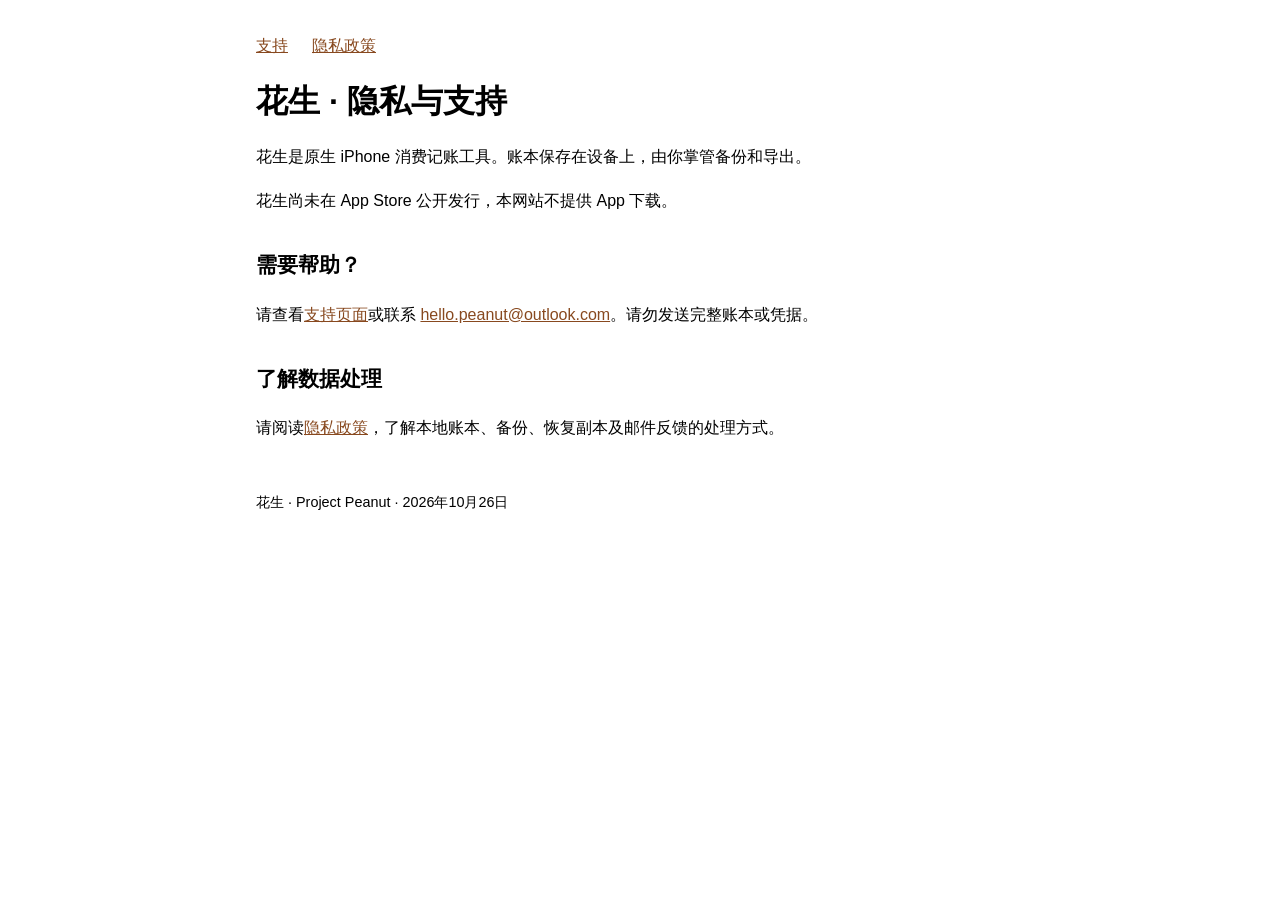
==== index.html @ d6921c26 "Publish approved privacy and support website" ====
<!doctype html>
<html lang="zh-CN"><head><meta charset="utf-8"><meta name="viewport" content="width=device-width, initial-scale=1"><title>花生 · 隐私与支持</title><link rel="stylesheet" href="style.css"></head><body><nav aria-label="页面导航"><a href="support.html">支持</a><a href="privacy.html">隐私政策</a></nav><main><h1>花生 · 隐私与支持</h1><p>花生是原生 iPhone 消费记账工具。账本保存在设备上，由你掌管备份和导出。</p><p>花生尚未在 App Store 公开发行，本网站不提供 App 下载。</p><h2>需要帮助？</h2><p>请查看<a href="support.html">支持页面</a>或联系 <a href="mailto:hello.peanut@outlook.com">hello.peanut@outlook.com</a>。请勿发送完整账本或凭据。</p><h2>了解数据处理</h2><p>请阅读<a href="privacy.html">隐私政策</a>，了解本地账本、备份、恢复副本及邮件反馈的处理方式。</p></main><footer>花生 · Project Peanut · 2026年10月26日</footer></body></html>
---- style.css ----
html{color-scheme:light dark;font-family:-apple-system,BlinkMacSystemFont,"Segoe UI",sans-serif;line-height:1.75}body{max-width:48rem;margin:0 auto;padding:2rem 1.25rem 4rem}a{color:light-dark(#88491f,#efb77d)}nav{display:flex;gap:1.5rem;flex-wrap:wrap}h1{font-size:2rem;line-height:1.25}h2{margin-top:2rem;font-size:1.3rem}.notice{padding:1rem;border:1px solid currentColor;border-radius:.6rem}footer{margin-top:3rem;font-size:.9rem}
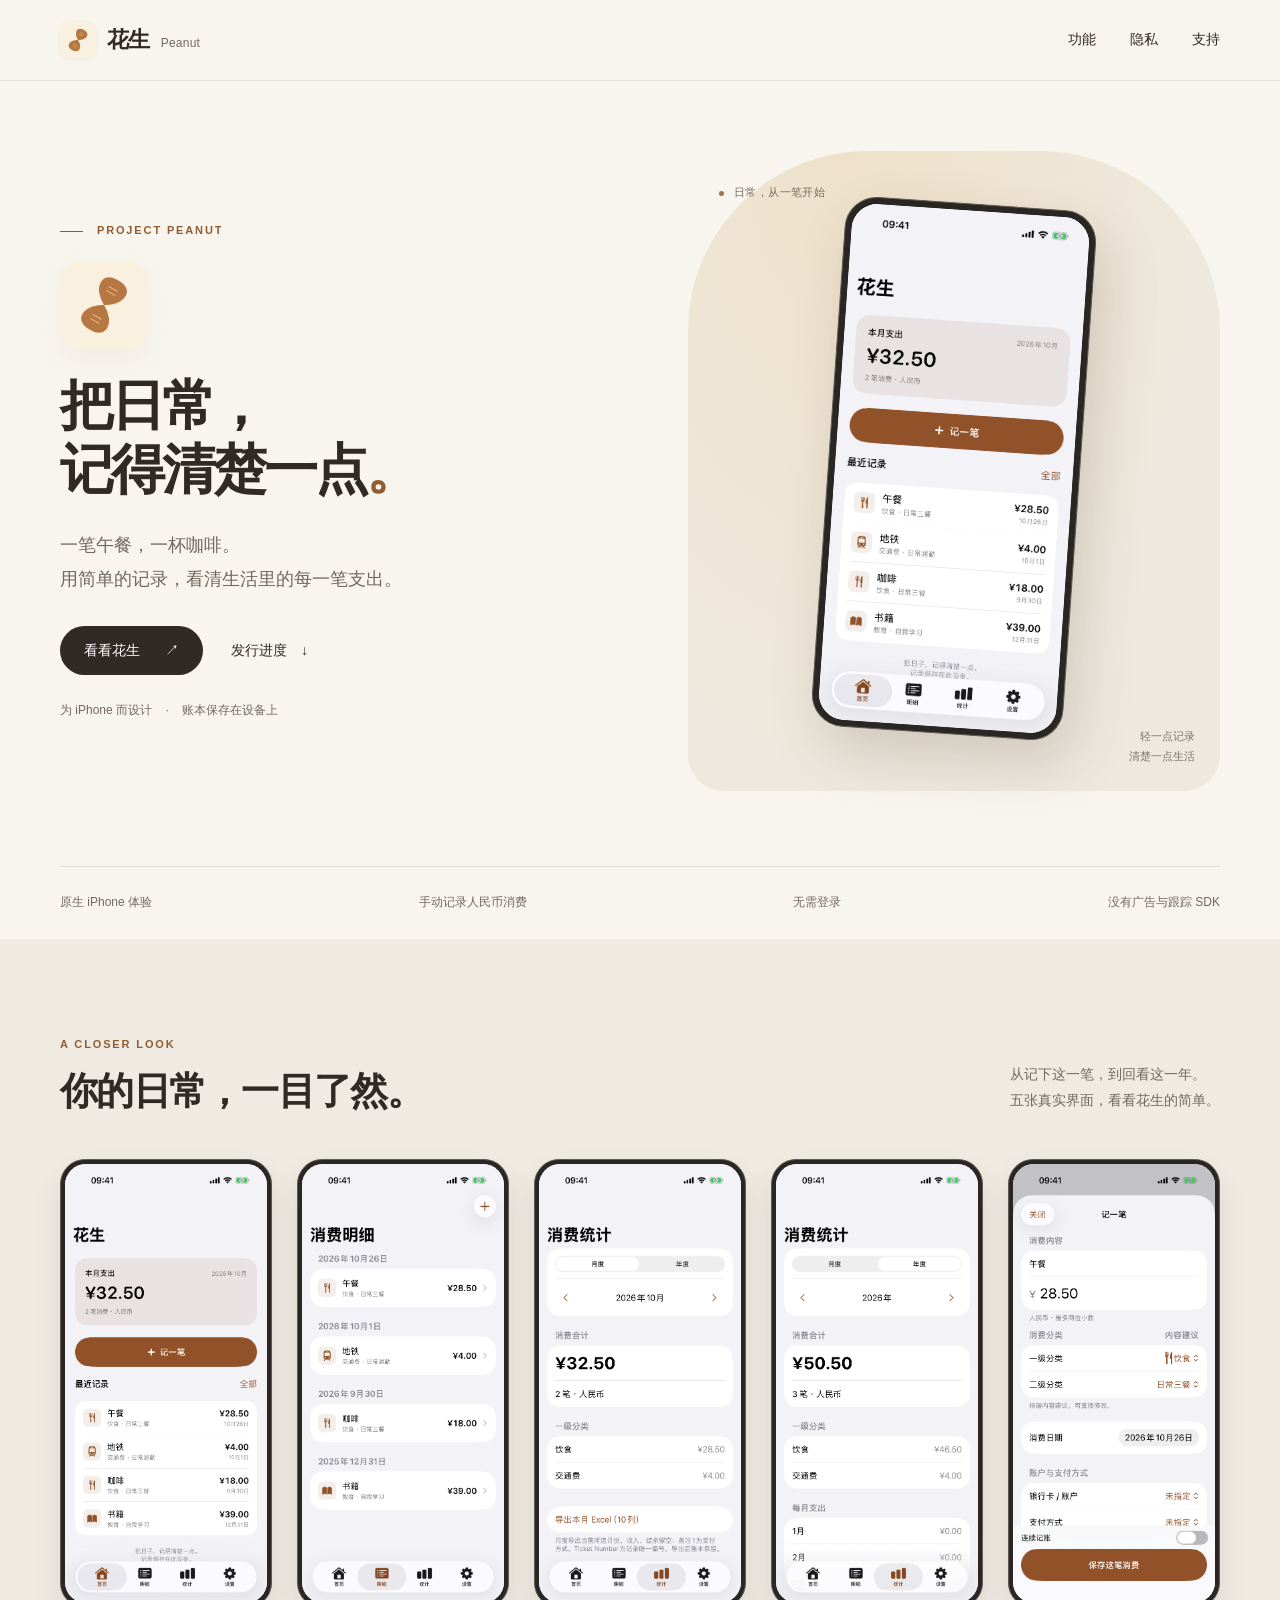
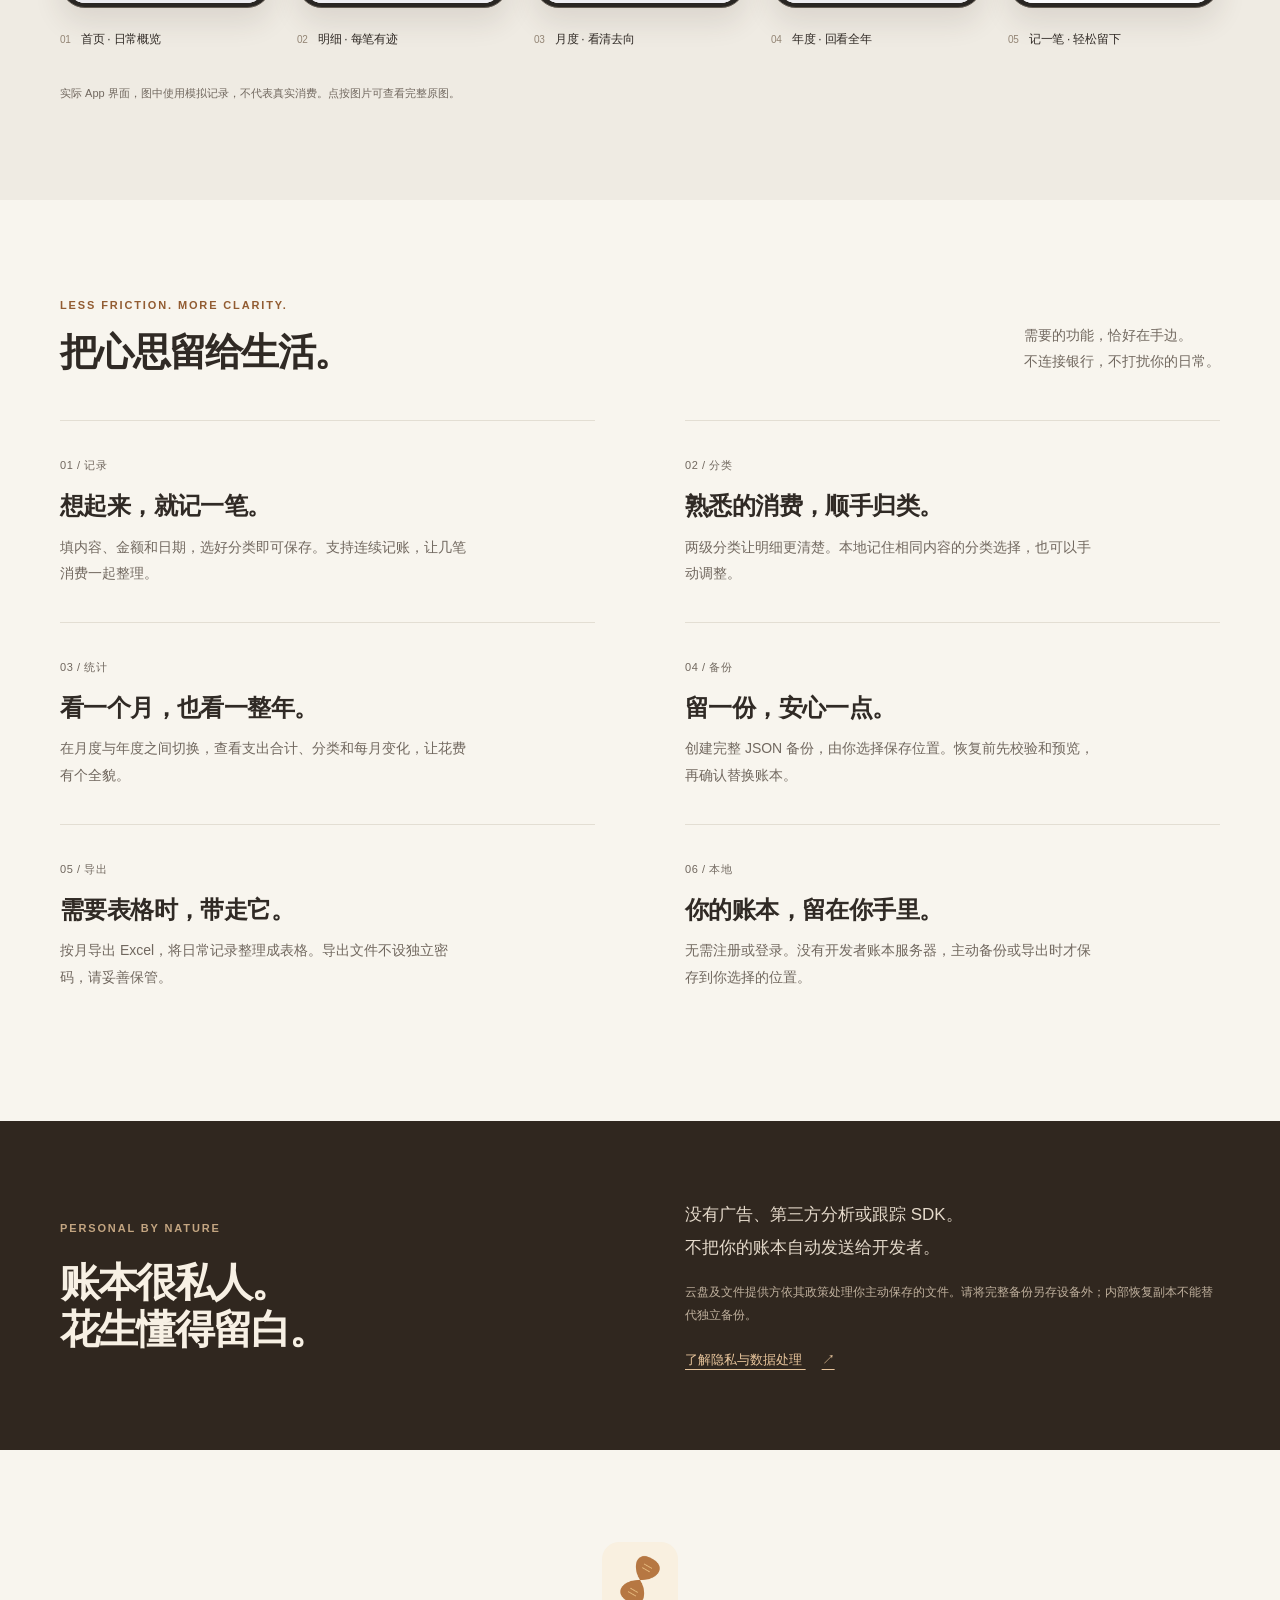
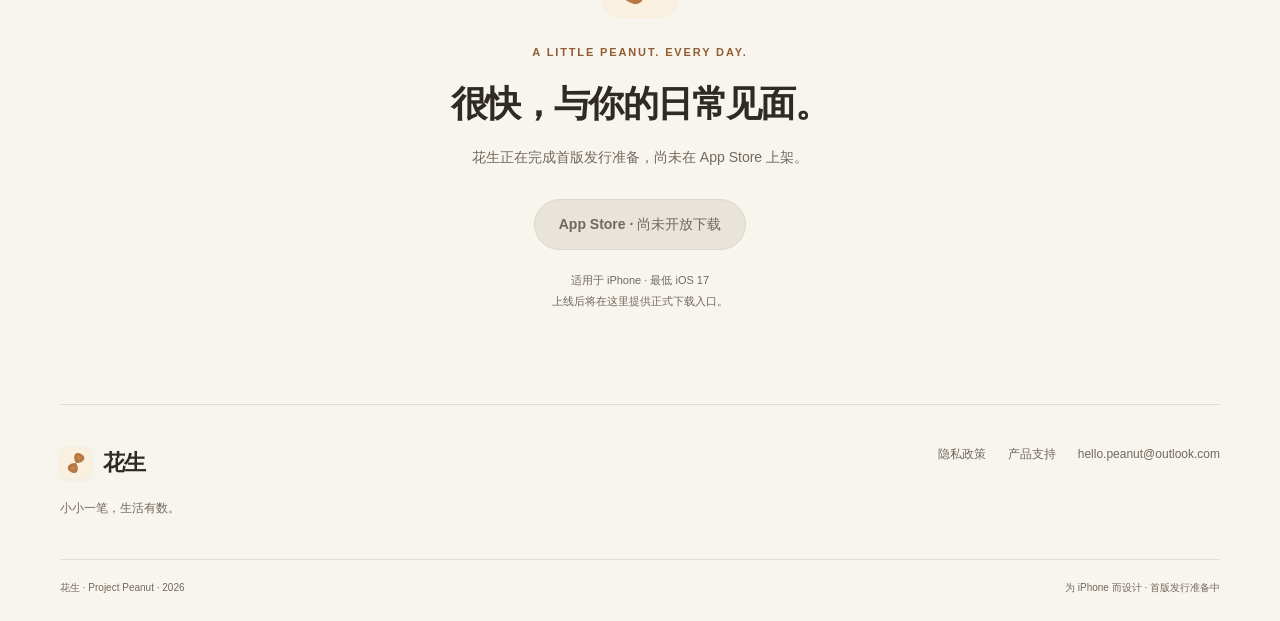
==== commit b4595930: "Publish Peanut website V1.0 with verified product screenshots" ====
--- a/index.html
+++ b/index.html
@@ -1,2 +1,36 @@
 <!doctype html>
-<html lang="zh-CN"><head><meta charset="utf-8"><meta name="viewport" content="width=device-width, initial-scale=1"><title>花生 · 隐私与支持</title><link rel="stylesheet" href="style.css"></head><body><nav aria-label="页面导航"><a href="support.html">支持</a><a href="privacy.html">隐私政策</a></nav><main><h1>花生 · 隐私与支持</h1><p>花生是原生 iPhone 消费记账工具。账本保存在设备上，由你掌管备份和导出。</p><p>花生尚未在 App Store 公开发行，本网站不提供 App 下载。</p><h2>需要帮助？</h2><p>请查看<a href="support.html">支持页面</a>或联系 <a href="mailto:hello.peanut@outlook.com">hello.peanut@outlook.com</a>。请勿发送完整账本或凭据。</p><h2>了解数据处理</h2><p>请阅读<a href="privacy.html">隐私政策</a>，了解本地账本、备份、恢复副本及邮件反馈的处理方式。</p></main><footer>花生 · Project Peanut · 2026年10月26日</footer></body></html>
+<html lang="zh-CN">
+<head>
+<meta charset="utf-8"><meta name="viewport" content="width=device-width, initial-scale=1">
+<title>花生 · 把日常，记得清楚一点</title>
+<meta name="description" content="花生，原生 iPhone 消费记账工具。轻松记录人民币消费，查看月年统计，本地保存账本，自主备份与导出。尚未公开发行。">
+<meta name="theme-color" content="#f8f5ee"><link rel="icon" href="app-icon.png" type="image/png"><link rel="stylesheet" href="style.css">
+</head>
+<body class="product-page">
+<a class="skip-link" href="#main">跳到主要内容</a>
+<header class="site-header"><nav class="site-nav wrap" aria-label="主要导航"><a class="brand" href="./" aria-label="花生首页"><img src="app-icon.png" width="36" height="36" alt=""><span>花生<span class="brand-en">Peanut</span></span></a><div class="nav-links"><a href="#features">功能</a><a href="privacy.html">隐私</a><a href="support.html">支持</a></div></nav></header>
+<main id="main">
+<section class="hero wrap" aria-labelledby="hero-title">
+<div class="hero-copy"><div class="eyebrow"><span class="small-line"></span> PROJECT PEANUT</div><img class="hero-icon" src="app-icon.png" width="88" height="88" alt="花生 App 图标"><h1 id="hero-title">把日常，<br>记得清楚一点<span class="accent">。</span></h1><p class="hero-intro">一笔午餐，一杯咖啡。<br>用简单的记录，看清生活里的每一笔支出。</p><div class="hero-actions"><a class="button primary" href="#preview">看看花生 <span aria-hidden="true">↗</span></a><a class="text-link" href="#download">发行进度 <span aria-hidden="true">↓</span></a></div><p class="hero-note">为 iPhone 而设计 <span>·</span> 账本保存在设备上</p></div>
+<div class="hero-visual"><div class="phone-caption"><span class="caption-dot"></span> 日常，从一笔开始</div><a class="phone hero-phone" href="screen-home.png" aria-label="查看完整花生首页截图"><img src="screen-home.png" alt="花生真实首页：月度支出32.50元，显示模拟午餐、咖啡及地铁记录" width="1206" height="2622" fetchpriority="high"></a><div class="visual-note"><span>轻一点记录</span><span>清楚一点生活</span></div></div>
+</section>
+<div class="principles wrap"><span>原生 iPhone 体验</span><span>手动记录人民币消费</span><span>无需登录</span><span>没有广告与跟踪 SDK</span></div>
+<section class="section preview-section" id="preview" aria-labelledby="preview-title"><div class="wrap"><div class="section-heading"><div><p class="eyebrow">A CLOSER LOOK</p><h2 id="preview-title">你的日常，<br class="mobile-break">一目了然。</h2></div><p>从记下这一笔，到回看这一年。<br>五张真实界面，看看花生的简单。</p></div><div class="screenshot-grid">
+<figure><a class="phone" href="screen-home.png" aria-label="查看完整首页截图"><img src="screen-home.png" alt="首页真实截图，展示月度合计与最近消费" width="1206" height="2622" loading="lazy"></a><figcaption><span>01</span> 首页 · 日常概览</figcaption></figure>
+<figure><a class="phone" href="screen-list.png" aria-label="查看完整消费明细截图"><img src="screen-list.png" alt="消费明细真实截图，按日期整理记录" width="1206" height="2622" loading="lazy"></a><figcaption><span>02</span> 明细 · 每笔有迹</figcaption></figure>
+<figure><a class="phone" href="screen-month.png" aria-label="查看完整月度统计截图"><img src="screen-month.png" alt="月度统计真实截图，模拟支出32.50元与分类分布" width="1206" height="2622" loading="lazy"></a><figcaption><span>03</span> 月度 · 看清去向</figcaption></figure>
+<figure><a class="phone" href="screen-year.png" aria-label="查看完整年度统计截图"><img src="screen-year.png" alt="年度统计真实截图，模拟年度支出50.50元" width="1206" height="2622" loading="lazy"></a><figcaption><span>04</span> 年度 · 回看全年</figcaption></figure>
+<figure><a class="phone" href="screen-entry.png" aria-label="查看完整记一笔截图"><img src="screen-entry.png" alt="记一笔真实截图，填写模拟午餐28.50元并选择分类" width="1206" height="2622" loading="lazy"></a><figcaption><span>05</span> 记一笔 · 轻松留下</figcaption></figure>
+</div><p class="image-note">实际 App 界面，图中使用模拟记录，不代表真实消费。点按图片可查看完整原图。</p></div></section>
+<section class="section wrap" id="features" aria-labelledby="features-title"><div class="section-heading"><div><p class="eyebrow">LESS FRICTION. MORE CLARITY.</p><h2 id="features-title">把心思留给生活。</h2></div><p>需要的功能，恰好在手边。<br>不连接银行，不打扰你的日常。</p></div><div class="feature-grid">
+<article><span class="feature-number">01 / 记录</span><h3>想起来，就记一笔。</h3><p>填内容、金额和日期，选好分类即可保存。支持连续记账，让几笔消费一起整理。</p></article>
+<article><span class="feature-number">02 / 分类</span><h3>熟悉的消费，顺手归类。</h3><p>两级分类让明细更清楚。本地记住相同内容的分类选择，也可以手动调整。</p></article>
+<article><span class="feature-number">03 / 统计</span><h3>看一个月，也看一整年。</h3><p>在月度与年度之间切换，查看支出合计、分类和每月变化，让花费有个全貌。</p></article>
+<article><span class="feature-number">04 / 备份</span><h3>留一份，安心一点。</h3><p>创建完整 JSON 备份，由你选择保存位置。恢复前先校验和预览，再确认替换账本。</p></article>
+<article><span class="feature-number">05 / 导出</span><h3>需要表格时，带走它。</h3><p>按月导出 Excel，将日常记录整理成表格。导出文件不设独立密码，请妥善保管。</p></article>
+<article><span class="feature-number">06 / 本地</span><h3>你的账本，留在你手里。</h3><p>无需注册或登录。没有开发者账本服务器，主动备份或导出时才保存到你选择的位置。</p></article>
+</div></section>
+<section class="privacy-band"><div class="wrap privacy-layout"><div><p class="eyebrow">PERSONAL BY NATURE</p><h2>账本很私人。<br>花生懂得留白。</h2></div><div><p>没有广告、第三方分析或跟踪 SDK。<br>不把你的账本自动发送给开发者。</p><p class="privacy-detail">云盘及文件提供方依其政策处理你主动保存的文件。请将完整备份另存设备外；内部恢复副本不能替代独立备份。</p><a class="light-link" href="privacy.html">了解隐私与数据处理 <span aria-hidden="true">↗</span></a></div></div></section>
+<section class="section wrap download-section" id="download" aria-labelledby="download-title"><img src="app-icon.png" width="76" height="76" alt="" class="download-icon"><p class="eyebrow">A LITTLE PEANUT. EVERY DAY.</p><h2 id="download-title">很快，与你的日常见面。</h2><p>花生正在完成首版发行准备，尚未在 App Store 上架。</p><span class="button unavailable" role="link" aria-disabled="true">App Store · 尚未开放下载</span><p class="download-note">适用于 iPhone · 最低 iOS 17<br>上线后将在这里提供正式下载入口。</p></section>
+</main><footer class="site-footer wrap"><div><a class="brand" href="./"><img src="app-icon.png" width="32" height="32" alt=""><span>花生</span></a><p>小小一笔，生活有数。</p></div><div class="footer-links"><a href="privacy.html">隐私政策</a><a href="support.html">产品支持</a><a href="mailto:hello.peanut@outlook.com">hello.peanut@outlook.com</a></div><div class="footer-bottom"><span>花生 · Project Peanut · 2026</span><span>为 iPhone 而设计 · 首版发行准备中</span></div></footer>
+</body></html>
--- a/style.css
+++ b/style.css
@@ -1 +1,4 @@
-html{color-scheme:light dark;font-family:-apple-system,BlinkMacSystemFont,"Segoe UI",sans-serif;line-height:1.75}body{max-width:48rem;margin:0 auto;padding:2rem 1.25rem 4rem}a{color:light-dark(#88491f,#efb77d)}nav{display:flex;gap:1.5rem;flex-wrap:wrap}h1{font-size:2rem;line-height:1.25}h2{margin-top:2rem;font-size:1.3rem}.notice{padding:1rem;border:1px solid currentColor;border-radius:.6rem}footer{margin-top:3rem;font-size:.9rem}+:root{--paper:#f8f5ee;--ink:#302a25;--muted:#71685f;--accent:#925c32;--line:#e3ded3;--card:#eee9df;--dark:#30271f;--radius:24px;font-family:-apple-system,BlinkMacSystemFont,"SF Pro Display","PingFang SC","Microsoft YaHei",sans-serif;color-scheme:light;line-height:1.65;color:var(--ink);background:var(--paper)}*{box-sizing:border-box}html{scroll-behavior:smooth;scroll-padding-top:100px}body{margin:0}a{color:var(--accent);text-decoration-thickness:1px;text-underline-offset:5px}a:focus-visible,[tabindex]:focus-visible{outline:3px solid var(--accent);outline-offset:7px}img{max-width:100%;height:auto;display:block}h1,h2,h3,p,figure{margin:0}h1,h2,h3{font-weight:600;letter-spacing:-.045em;line-height:1.18}p{overflow-wrap:anywhere}section[id]{scroll-margin-top:100px}.wrap{width:min(1160px,calc(100% - 80px));margin-inline:auto}.skip-link{position:fixed;top:-100px;left:20px;z-index:10;background:var(--ink);color:white;padding:12px 20px}.skip-link:focus{top:12px}.site-header{position:sticky;top:0;z-index:5;background:rgba(248,245,238,.94);border-bottom:1px solid rgba(227,222,211,.8);backdrop-filter:blur(18px)}.site-nav{height:80px;display:flex;justify-content:space-between;align-items:center}.brand{display:inline-flex;align-items:center;gap:11px;color:var(--ink);text-decoration:none;font-size:22px;font-weight:650;letter-spacing:-.03em}.brand img{border-radius:22%;box-shadow:0 1px 4px #302a2510}.brand-en{font-size:12px;font-weight:450;letter-spacing:.02em;color:var(--muted);margin-left:11px}.nav-links{display:flex;gap:34px}.nav-links a{font-size:14px;color:var(--ink);text-decoration:none}.nav-links a:hover,.footer-links a:hover{color:var(--accent);text-decoration:underline}.hero{display:grid;grid-template-columns:1.05fr 1fr;gap:70px;align-items:center;padding-top:70px;padding-bottom:75px}.eyebrow{font-size:11px;font-weight:600;letter-spacing:.17em;color:var(--accent);margin-bottom:22px}.small-line{width:23px;height:1px;background:var(--accent);display:inline-block;vertical-align:middle;margin-right:9px}.hero-icon{border-radius:23%;margin-bottom:25px;box-shadow:0 10px 30px #45331d0b}.hero h1{font-size:clamp(42px,4.25vw,64px);line-height:1.18;letter-spacing:-.055em}.accent{color:var(--accent)}.hero-intro{font-size:18px;line-height:1.9;color:var(--muted);margin-top:25px}.hero-actions{display:flex;align-items:center;gap:28px;margin-top:30px}.button{display:inline-flex;align-items:center;justify-content:center;gap:25px;padding:13px 24px;border-radius:50px;font-size:14px;text-decoration:none;font-weight:550}.primary{background:var(--ink);color:#fff}.primary:hover{background:var(--accent)}.text-link{font-size:14px;color:var(--ink);text-decoration:none}.text-link span{margin-left:10px}.hero-note{margin-top:26px;font-size:12px;color:var(--muted)}.hero-note span{margin-inline:10px}.hero-visual{position:relative;min-height:640px;border-radius:180px 180px 36px 36px;background:radial-gradient(ellipse at 30% 0,#efe1c9,transparent 70%),#eee9df;display:flex;justify-content:center;align-items:center;padding:38px 40px 42px}.phone{display:block;padding:6px;border-radius:32px;background:#292623;box-shadow:0 15px 28px #3f30231c;border:1px solid #625b52;overflow:hidden}.phone img{width:100%;border-radius:26px;aspect-ratio:1206/2622;object-fit:contain;background:#fff}.hero-phone{width:252px;transform:rotate(4deg);box-shadow:12px 24px 55px #4e3a282e}.phone-caption{position:absolute;top:32px;left:31px;font-size:11px;color:#746b5f;letter-spacing:.04em}.caption-dot{display:inline-block;width:5px;height:5px;background:#9b7451;border-radius:50%;margin-right:6px}.visual-note{position:absolute;bottom:24px;right:25px;display:flex;flex-direction:column;align-items:flex-end;font-size:11px;line-height:1.8;color:#7c7265}.principles{display:flex;justify-content:space-between;gap:18px;flex-wrap:wrap;border-top:1px solid var(--line);padding-block:26px;font-size:12px;color:var(--muted)}.section{padding-block:96px}.preview-section{background:#efebe3}.section-heading{display:flex;align-items:end;justify-content:space-between;gap:35px;margin-bottom:45px}.section-heading h2{font-size:38px}.section-heading p:not(.eyebrow){font-size:14px;line-height:1.9;color:var(--muted)}.section-heading .eyebrow{margin-bottom:16px}.mobile-break{display:none}.screenshot-grid{display:grid;grid-template-columns:repeat(5,minmax(0,1fr));gap:25px}.screenshot-grid .phone{padding:4px;border-radius:25px;transition:transform .2s}.screenshot-grid .phone:hover{transform:translateY(-5px)}.screenshot-grid .phone img{border-radius:21px}.screenshot-grid figcaption{font-size:12px;line-height:1.5;margin-top:22px;letter-spacing:-.02em}.screenshot-grid figcaption span{font-size:10px;color:#938575;margin-right:7px}.image-note{font-size:11px;color:var(--muted);max-width:760px;line-height:1.9;margin-top:35px}.feature-grid{display:grid;grid-template-columns:1fr 1fr;column-gap:90px}.feature-grid article{padding-block:30px 35px;border-top:1px solid var(--line)}.feature-number{font-size:11px;letter-spacing:.05em;color:var(--muted)}.feature-grid h3{font-size:24px;letter-spacing:-.025em;margin-block:15px 13px}.feature-grid p{font-size:14px;line-height:1.9;color:var(--muted);max-width:410px}.privacy-band{background:var(--dark);color:#f7f0e4;padding-block:78px}.privacy-layout{display:grid;grid-template-columns:1fr 1fr;gap:90px;align-items:center}.privacy-band .eyebrow{color:#c3a581}.privacy-band h2{font-size:40px}.privacy-layout>div>p:not(.eyebrow){font-size:17px;line-height:1.9;color:#e5dacb}.privacy-layout .privacy-detail{font-size:12px!important;color:#bfb09d!important;margin-top:17px}.light-link{display:inline-block;color:#e8c59c;font-size:13px;margin-top:22px}.light-link span{margin-left:16px}.download-section{text-align:center;padding-block:92px}.download-icon{border-radius:23%;margin:0 auto 25px}.download-section h2{font-size:36px}.download-section>p:not(.eyebrow){color:var(--muted);font-size:14px;margin-top:20px}.unavailable{background:#e9e4da;color:#71685f;margin-top:30px;cursor:default;border:1px solid #ddd7cc}.download-section .download-note{font-size:11px!important;line-height:1.9}.site-footer{border-top:1px solid var(--line);padding-top:40px;padding-bottom:25px;display:grid;grid-template-columns:1fr 1fr;gap:40px}.site-footer>div>p{font-size:12px;color:var(--muted);margin-top:12px}.footer-links{display:flex;justify-content:flex-end;align-items:start;gap:22px;flex-wrap:wrap}.footer-links a{font-size:12px;color:var(--muted);text-decoration:none}.footer-bottom{grid-column:1/-1;display:flex;justify-content:space-between;gap:20px;border-top:1px solid var(--line);padding-top:20px;font-size:10px;color:var(--muted)}body:not(.product-page){max-width:780px;padding:36px 24px 60px;margin:auto;line-height:1.9}body:not(.product-page) nav{display:flex;gap:25px;flex-wrap:wrap;border-bottom:1px solid var(--line);padding-bottom:22px;font-size:14px}body:not(.product-page) h1{font-size:36px;margin-top:35px;margin-bottom:20px}body:not(.product-page) h2{font-size:23px;margin-top:38px;margin-bottom:14px}body:not(.product-page) h3{font-size:18px;margin-top:25px;margin-bottom:12px}body:not(.product-page) p{font-size:15px;margin-bottom:16px}body:not(.product-page) footer{font-size:12px;color:var(--muted);margin-top:45px;border-top:1px solid var(--line);padding-top:20px}.notice{background:#efebe2;padding:20px;border:1px solid var(--line);border-radius:16px}
+@media(max-width:1000px){.wrap{width:calc(100% - 48px)}.hero{gap:35px;padding-top:50px}.hero-visual{min-height:590px;padding-inline:25px}.hero-phone{width:230px}.screenshot-grid{gap:14px}.screenshot-grid .phone{border-radius:21px}.screenshot-grid .phone img{border-radius:17px}.feature-grid,.privacy-layout{column-gap:45px}.hero h1{font-size:46px}}
+@media(max-width:700px){html{scroll-padding-top:80px}.wrap{width:calc(100% - 40px)}.site-nav{height:68px}.brand{font-size:20px}.brand img{width:31px;height:31px}.brand-en{display:none}.nav-links{gap:23px}.nav-links a{font-size:13px}.hero{display:flex;flex-direction:column;align-items:stretch;gap:38px;padding-block:42px 38px}.hero-copy{padding-inline:5px}.hero .eyebrow{font-size:10px;margin-bottom:19px}.hero-icon{width:66px;height:66px;margin-bottom:23px}.hero h1{font-size:clamp(38px,9.7vw,55px)}.hero-intro{font-size:16px;margin-top:22px;line-height:1.85}.hero-actions{gap:24px;margin-top:25px}.hero-note{font-size:11px}.hero-visual{min-height:600px;border-radius:130px 130px 25px 25px;padding-block:46px}.hero-phone{width:238px;transform:rotate(3deg)}.phone-caption{left:22px;top:24px;font-size:10px}.visual-note{bottom:17px;right:20px}.principles{display:grid;grid-template-columns:1fr 1fr;font-size:11px;padding-block:22px;gap:12px}.section{padding-block:60px}.section-heading{display:block;margin-bottom:33px}.section-heading h2{font-size:32px}.section-heading p:not(.eyebrow){font-size:13px;margin-top:22px}.screenshot-grid{grid-template-columns:repeat(2,minmax(0,1fr));gap:30px 17px}.screenshot-grid figure:last-child{grid-column:1/-1;width:calc((100% - 17px)/2);justify-self:center}.screenshot-grid .phone{border-radius:24px}.screenshot-grid .phone img{border-radius:20px}.screenshot-grid figcaption{font-size:11px;margin-top:16px}.image-note{font-size:10px;margin-top:28px}.feature-grid{grid-template-columns:1fr}.feature-grid article{padding-block:25px 28px}.feature-grid h3{font-size:23px}.feature-grid p{font-size:13px}.privacy-band{padding-block:55px}.privacy-layout{grid-template-columns:1fr;gap:30px}.privacy-band h2{font-size:35px}.privacy-layout>div>p:not(.eyebrow){font-size:15px}.download-section h2{font-size:29px}.download-section>p:not(.eyebrow){font-size:13px}.download-section .eyebrow{font-size:9px}.site-footer{grid-template-columns:1fr;gap:25px;padding-top:30px}.footer-links{justify-content:flex-start;gap:18px}.footer-bottom{flex-direction:column;gap:8px}.footer-bottom span:last-child{max-width:300px}body:not(.product-page){padding:24px 20px 45px}body:not(.product-page) h1{font-size:30px}}
+@media(prefers-reduced-motion:reduce){html{scroll-behavior:auto}.screenshot-grid .phone{transition:none}.screenshot-grid .phone:hover{transform:none}}
